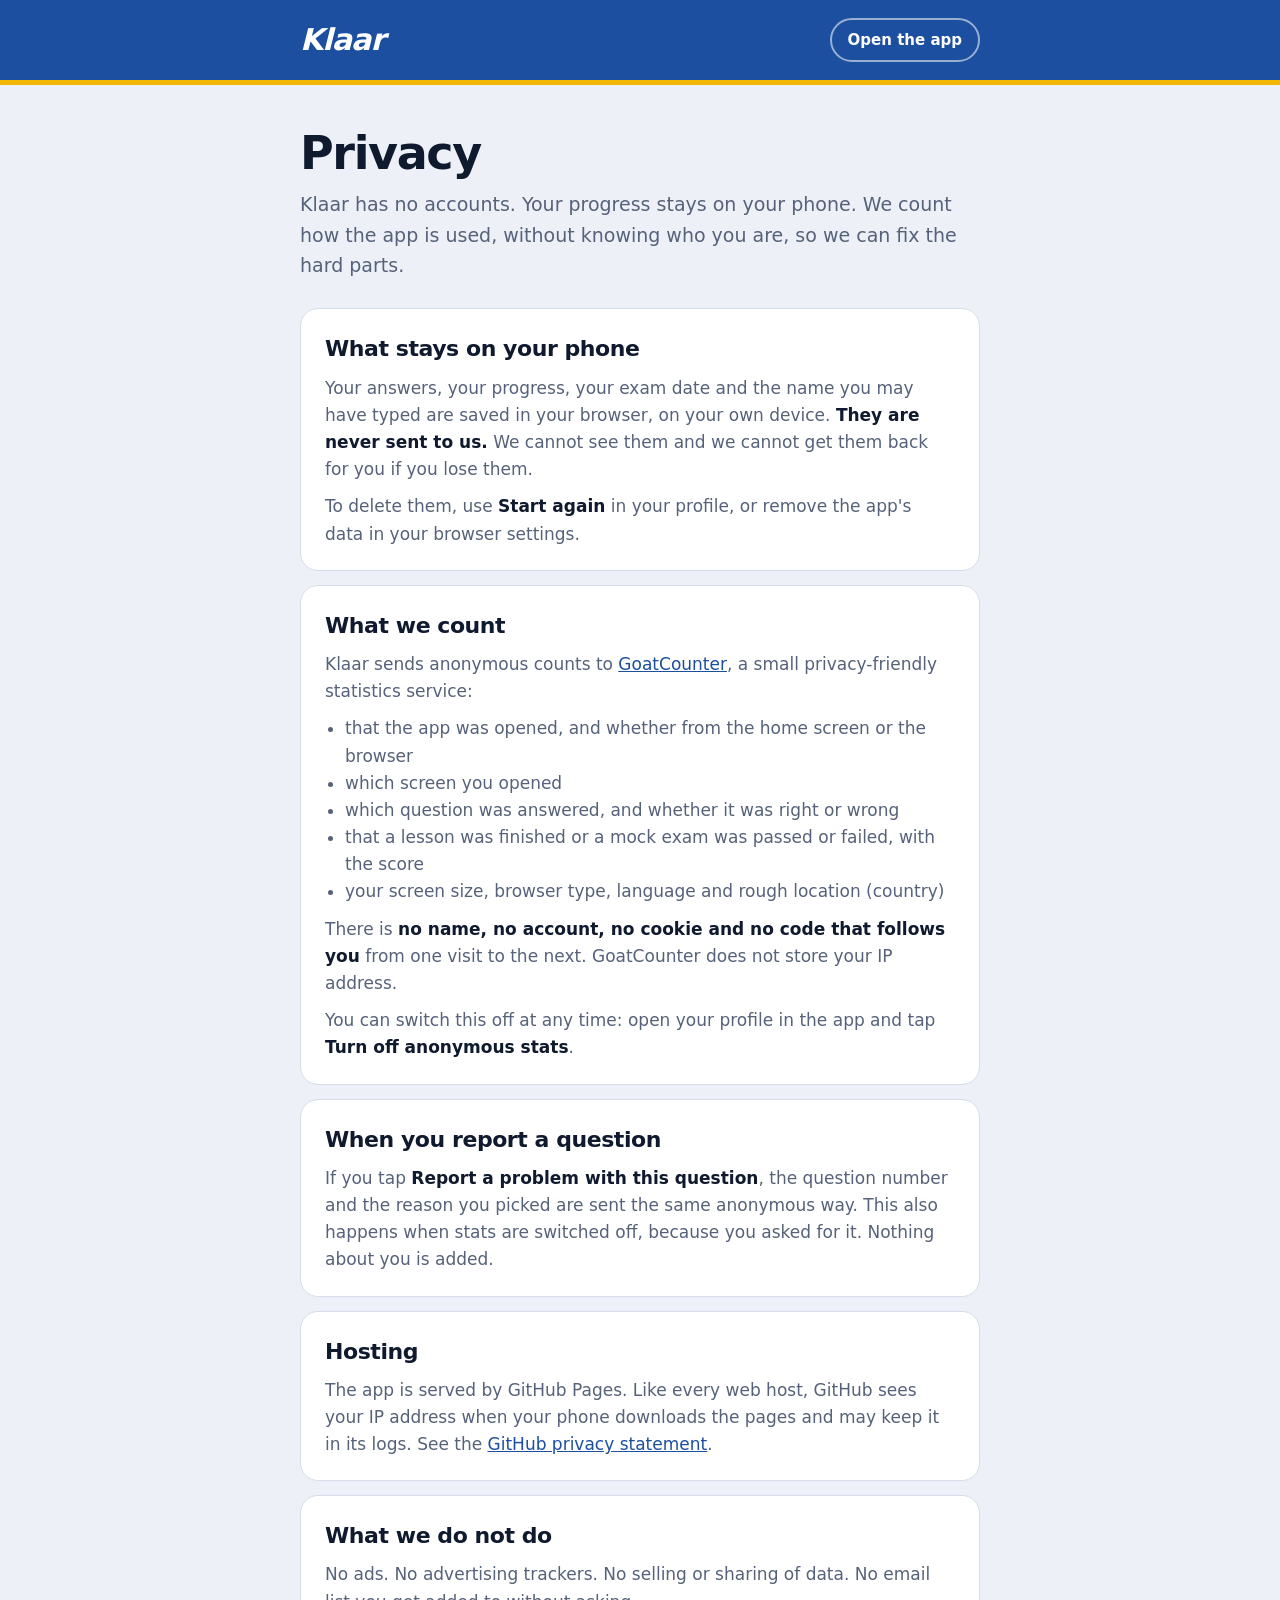
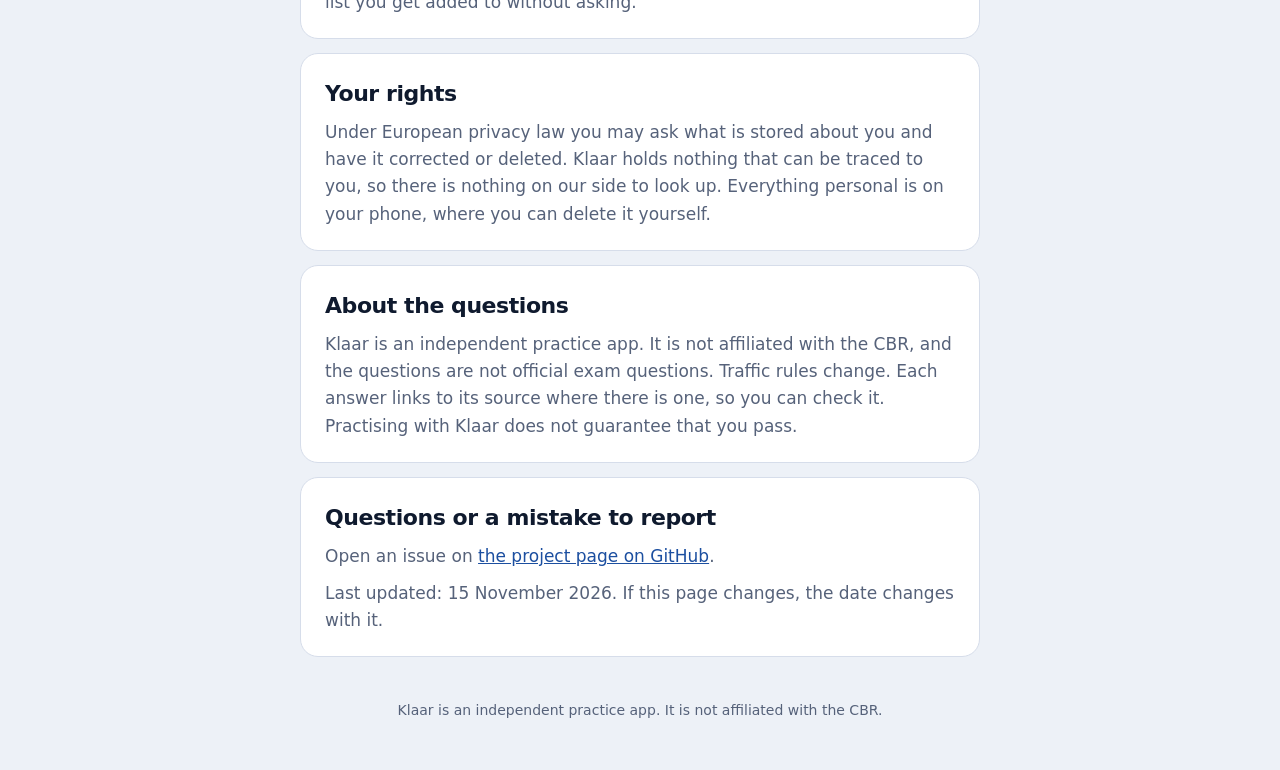
==== privacy/index.html @ e9d306a5 "Privacy page privacy/index.html says what stays on the phone, what is counted anonymously, how to sw" ====
<!doctype html>
<html lang="en">
<head>
<meta charset="utf-8">
<meta name="viewport" content="width=device-width,initial-scale=1">
<title>Privacy: Klaar</title>
<meta name="description" content="What Klaar keeps on your phone, what it counts anonymously, and how to switch that off.">
<meta name="theme-color" content="#1C4FA0">
<link rel="icon" href="../icons/icon-192.png">
<style>
:root{--bg:#EDF1F7;--surface:#fff;--fg:#0F1A2E;--muted:#56627A;--line:#D6DDEA;--accent:#1C4FA0;--pop:#F2B705}
@media (prefers-color-scheme:dark){:root{--bg:#0A101C;--surface:#121B2C;--fg:#E8EEF8;--muted:#93A1BA;--line:#24314A;--accent:#7FA6EC;--pop:#F5C52E}}
*{box-sizing:border-box}
body{margin:0;background:var(--bg);color:var(--fg);font:17px/1.6 system-ui,-apple-system,'Segoe UI',Roboto,sans-serif;-webkit-font-smoothing:antialiased}
a{color:var(--accent)}
header{background:#1C4FA0;color:#fff;border-bottom:5px solid var(--pop)}
.wrap{max-width:720px;margin:0 auto;padding:0 20px}
.bar{display:flex;justify-content:space-between;align-items:center;padding:16px 0}
.wm{font-style:italic;font-weight:900;font-size:30px;letter-spacing:-.03em;text-decoration:none;color:#fff}
.bar a.go{color:#fff;font-weight:700;font-size:15px;text-decoration:none;border:2px solid rgba(255,255,255,.55);padding:8px 16px;border-radius:999px}
h1{font-size:clamp(32px,6vw,46px);line-height:1.05;letter-spacing:-.03em;font-weight:900;margin:44px 0 12px}
h2{font-size:22px;letter-spacing:-.02em;margin:0 0 8px}
.lead{font-size:19px;color:var(--muted);margin:0 0 28px}
.card{background:var(--surface);border:1px solid var(--line);border-radius:18px;padding:22px 24px;margin:0 0 14px}
.card p,.card ul{margin:0 0 10px;color:var(--muted)}.card p:last-child,.card ul:last-child{margin-bottom:0}
.card ul{padding-left:20px}
.card b{color:var(--fg)}
footer{color:var(--muted);font-size:14px;padding:28px 20px 48px;text-align:center}
</style>
</head>
<body>
<header><div class="wrap"><div class="bar"><a class="wm" href="../welcome/">Klaar</a><a class="go" href="../">Open the app</a></div></div></header>
<main class="wrap">
  <h1>Privacy</h1>
  <p class="lead">Klaar has no accounts. Your progress stays on your phone. We count how the app is used, without knowing who you are, so we can fix the hard parts.</p>

  <div class="card">
    <h2>What stays on your phone</h2>
    <p>Your answers, your progress, your exam date and the name you may have typed are saved in your browser, on your own device. <b>They are never sent to us.</b> We cannot see them and we cannot get them back for you if you lose them.</p>
    <p>To delete them, use <b>Start again</b> in your profile, or remove the app's data in your browser settings.</p>
  </div>

  <div class="card">
    <h2>What we count</h2>
    <p>Klaar sends anonymous counts to <a href="https://www.goatcounter.com/help/privacy" target="_blank" rel="noopener">GoatCounter</a>, a small privacy-friendly statistics service:</p>
    <ul>
      <li>that the app was opened, and whether from the home screen or the browser</li>
      <li>which screen you opened</li>
      <li>which question was answered, and whether it was right or wrong</li>
      <li>that a lesson was finished or a mock exam was passed or failed, with the score</li>
      <li>your screen size, browser type, language and rough location (country)</li>
    </ul>
    <p>There is <b>no name, no account, no cookie and no code that follows you</b> from one visit to the next. GoatCounter does not store your IP address.</p>
    <p>You can switch this off at any time: open your profile in the app and tap <b>Turn off anonymous stats</b>.</p>
  </div>

  <div class="card">
    <h2>When you report a question</h2>
    <p>If you tap <b>Report a problem with this question</b>, the question number and the reason you picked are sent the same anonymous way. This also happens when stats are switched off, because you asked for it. Nothing about you is added.</p>
  </div>

  <div class="card">
    <h2>Hosting</h2>
    <p>The app is served by GitHub Pages. Like every web host, GitHub sees your IP address when your phone downloads the pages and may keep it in its logs. See the <a href="https://docs.github.com/en/site-policy/privacy-policies/github-general-privacy-statement" target="_blank" rel="noopener">GitHub privacy statement</a>.</p>
  </div>

  <div class="card">
    <h2>What we do not do</h2>
    <p>No ads. No advertising trackers. No selling or sharing of data. No email list you get added to without asking.</p>
  </div>

  <div class="card">
    <h2>Your rights</h2>
    <p>Under European privacy law you may ask what is stored about you and have it corrected or deleted. Klaar holds nothing that can be traced to you, so there is nothing on our side to look up. Everything personal is on your phone, where you can delete it yourself.</p>
  </div>

  <div class="card">
    <h2>About the questions</h2>
    <p>Klaar is an independent practice app. It is not affiliated with the CBR, and the questions are not official exam questions. Traffic rules change. Each answer links to its source where there is one, so you can check it. Practising with Klaar does not guarantee that you pass.</p>
  </div>

  <div class="card">
    <h2>Questions or a mistake to report</h2>
    <p>Open an issue on <a href="https://github.com/Yazan-hammad0/klaar/issues" target="_blank" rel="noopener">the project page on GitHub</a>.</p>
    <p>Last updated: 15 November 2026. If this page changes, the date changes with it.</p>
  </div>
</main>
<footer>Klaar is an independent practice app. It is not affiliated with the CBR.</footer>
</body>
</html>
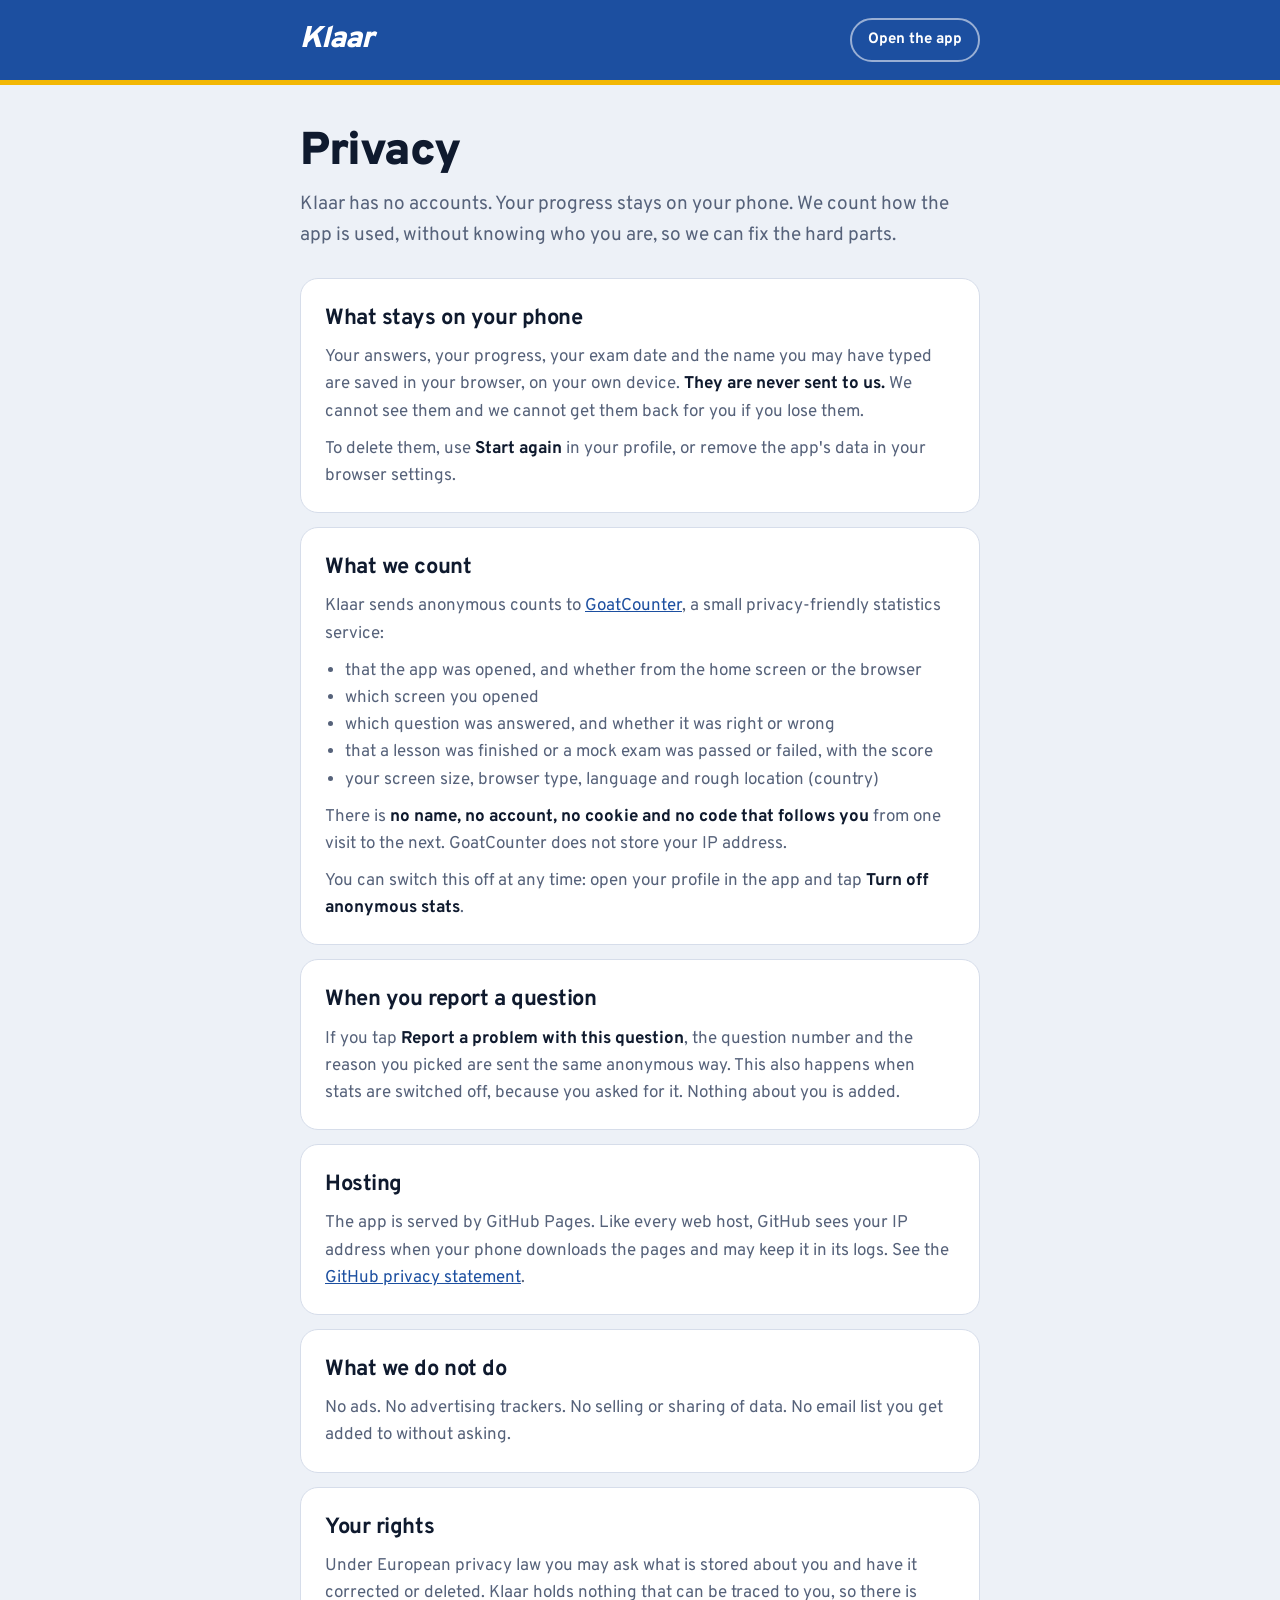
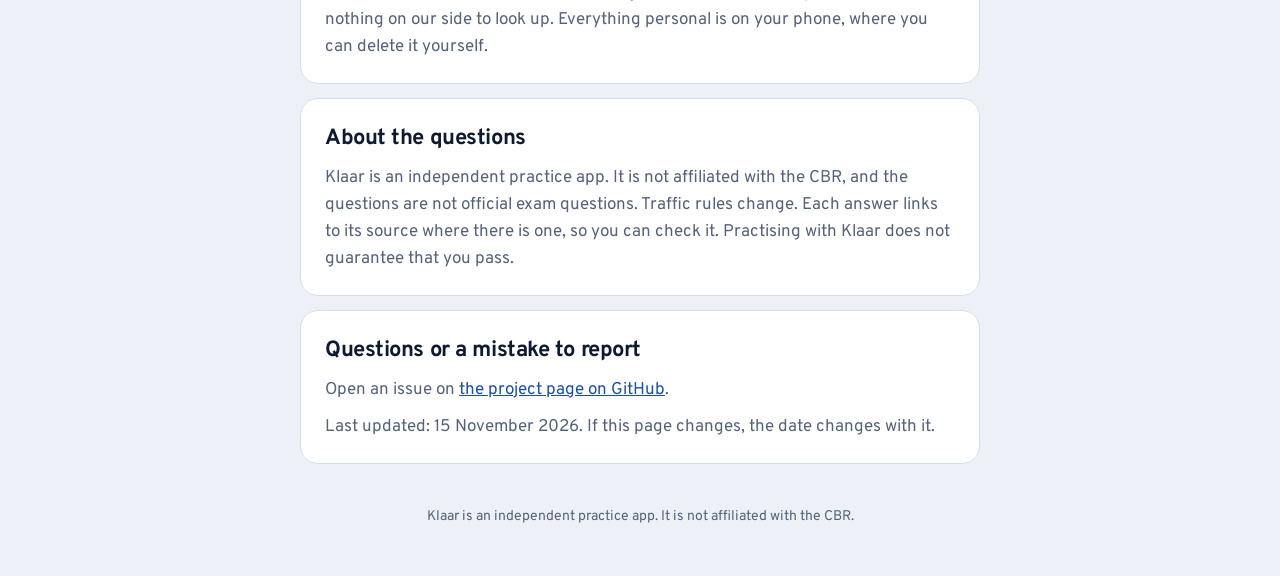
==== commit 94d712b2: "A new look taken from Dutch road signs The app named Overpass as its font but never loaded it, so ph" ====
--- a/privacy/index.html
+++ b/privacy/index.html
@@ -8,10 +8,11 @@
 <meta name="theme-color" content="#1C4FA0">
 <link rel="icon" href="../icons/icon-192.png">
 <style>
+@font-face{font-family:'Overpass';src:url(../fonts/overpass-latin.woff2) format('woff2');font-weight:100 900;font-style:normal;font-display:swap}
 :root{--bg:#EDF1F7;--surface:#fff;--fg:#0F1A2E;--muted:#56627A;--line:#D6DDEA;--accent:#1C4FA0;--pop:#F2B705}
 @media (prefers-color-scheme:dark){:root{--bg:#0A101C;--surface:#121B2C;--fg:#E8EEF8;--muted:#93A1BA;--line:#24314A;--accent:#7FA6EC;--pop:#F5C52E}}
 *{box-sizing:border-box}
-body{margin:0;background:var(--bg);color:var(--fg);font:17px/1.6 system-ui,-apple-system,'Segoe UI',Roboto,sans-serif;-webkit-font-smoothing:antialiased}
+body{margin:0;background:var(--bg);color:var(--fg);font:17px/1.6 'Overpass',system-ui,-apple-system,'Segoe UI',Roboto,sans-serif;-webkit-font-smoothing:antialiased}
 a{color:var(--accent)}
 header{background:#1C4FA0;color:#fff;border-bottom:5px solid var(--pop)}
 .wrap{max-width:720px;margin:0 auto;padding:0 20px}
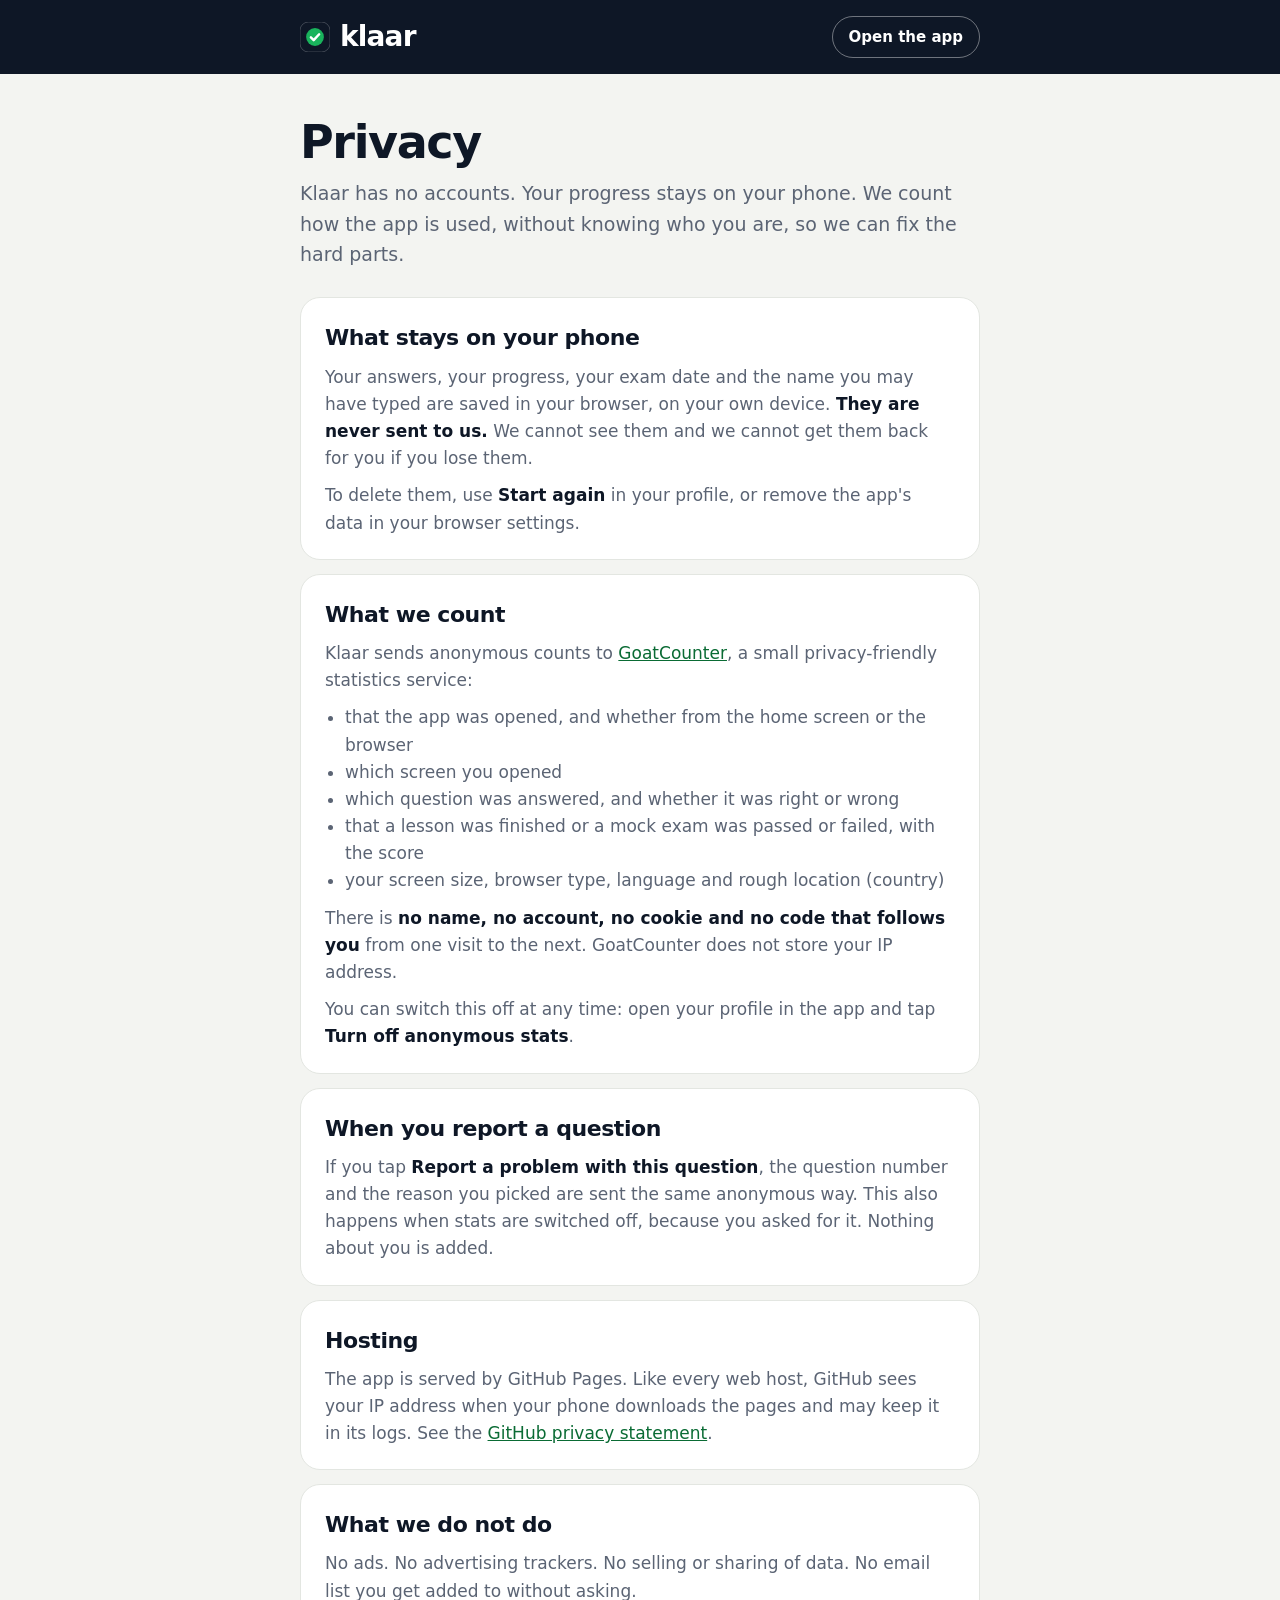
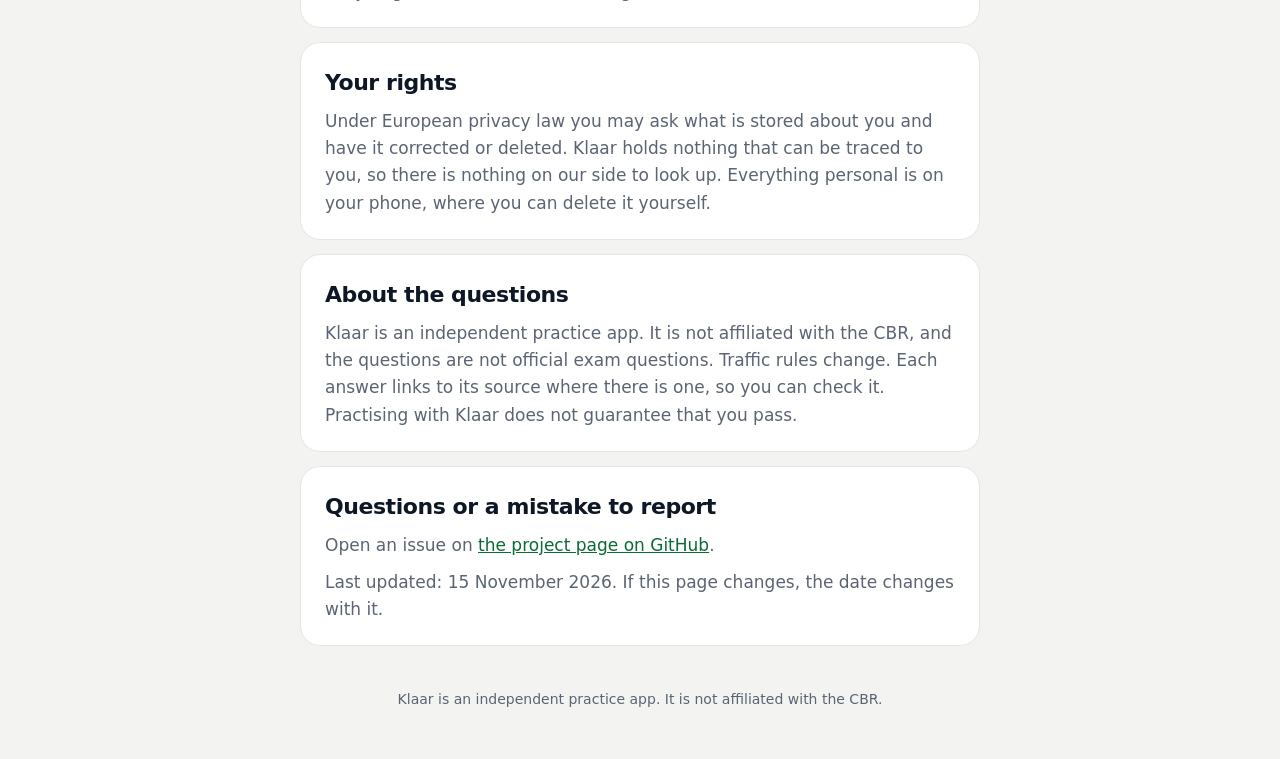
==== commit 9942f211: "Green light look for the landing page, privacy page and marketing kit - welcome/: ink header, lowerc" ====
--- a/privacy/index.html
+++ b/privacy/index.html
@@ -5,24 +5,28 @@
 <meta name="viewport" content="width=device-width,initial-scale=1">
 <title>Privacy: Klaar</title>
 <meta name="description" content="What Klaar keeps on your phone, what it counts anonymously, and how to switch that off.">
-<meta name="theme-color" content="#1C4FA0">
-<link rel="icon" href="../icons/icon-192.png">
+<meta name="theme-color" content="#0E1726">
+<link rel="icon" type="image/svg+xml" href="data:image/svg+xml,%3Csvg xmlns='http://www.w3.org/2000/svg' viewBox='0 0 32 32'%3E%3Crect width='32' height='32' rx='9' fill='%230E1726'/%3E%3Ccircle cx='16' cy='16' r='9.5' fill='%2319B35C'/%3E%3Cpath d='M11.6 16.3l3 3 5.8-6.2' fill='none' stroke='%23fff' stroke-width='2.6' stroke-linecap='round' stroke-linejoin='round'/%3E%3C/svg%3E">
 <style>
-@font-face{font-family:'Overpass';src:url(../fonts/overpass-latin.woff2) format('woff2');font-weight:100 900;font-style:normal;font-display:swap}
-:root{--bg:#EDF1F7;--surface:#fff;--fg:#0F1A2E;--muted:#56627A;--line:#D6DDEA;--accent:#1C4FA0;--pop:#F2B705}
-@media (prefers-color-scheme:dark){:root{--bg:#0A101C;--surface:#121B2C;--fg:#E8EEF8;--muted:#93A1BA;--line:#24314A;--accent:#7FA6EC;--pop:#F5C52E}}
+@font-face{font-family:'Bricolage Grotesque';src:url(../fonts/bricolage-grotesque-latin.woff2) format('woff2');font-weight:200 800;font-style:normal;font-display:swap}
+@font-face{font-family:'Inter';src:url(../fonts/inter-latin.woff2) format('woff2');font-weight:100 900;font-style:normal;font-display:swap}
+:root{--bg:#F3F4F1;--surface:#fff;--fg:#0E1726;--muted:#5B6474;--line:#E3E6E1;--accent:#0A6B34}
+@media (prefers-color-scheme:dark){:root{--bg:#0B111B;--surface:#141C29;--fg:#EEF2F7;--muted:#9AA5B5;--line:#263142;--accent:#84D9A4}}
 *{box-sizing:border-box}
-body{margin:0;background:var(--bg);color:var(--fg);font:17px/1.6 'Overpass',system-ui,-apple-system,'Segoe UI',Roboto,sans-serif;-webkit-font-smoothing:antialiased}
+body{margin:0;background:var(--bg);color:var(--fg);font:17px/1.6 'Inter',system-ui,-apple-system,'Segoe UI',Roboto,sans-serif;-webkit-font-smoothing:antialiased}
 a{color:var(--accent)}
-header{background:#1C4FA0;color:#fff;border-bottom:5px solid var(--pop)}
+h1,h2,.wm{font-family:'Bricolage Grotesque','Inter',system-ui,sans-serif}
+header{background:#0E1726;color:#fff}
 .wrap{max-width:720px;margin:0 auto;padding:0 20px}
-.bar{display:flex;justify-content:space-between;align-items:center;padding:16px 0}
-.wm{font-style:italic;font-weight:900;font-size:30px;letter-spacing:-.03em;text-decoration:none;color:#fff}
-.bar a.go{color:#fff;font-weight:700;font-size:15px;text-decoration:none;border:2px solid rgba(255,255,255,.55);padding:8px 16px;border-radius:999px}
-h1{font-size:clamp(32px,6vw,46px);line-height:1.05;letter-spacing:-.03em;font-weight:900;margin:44px 0 12px}
-h2{font-size:22px;letter-spacing:-.02em;margin:0 0 8px}
+.bar{display:flex;justify-content:space-between;align-items:center;padding:16px 0;gap:12px}
+.brand{display:flex;align-items:center;gap:10px;text-decoration:none;color:#fff}
+.brand svg{flex:none}
+.wm{font-weight:800;font-size:28px;letter-spacing:-.03em;line-height:1}
+.bar a.go{color:#fff;font-weight:700;font-size:15px;text-decoration:none;border:1.5px solid rgba(255,255,255,.4);padding:8px 16px;border-radius:999px;white-space:nowrap}
+h1{font-size:clamp(32px,6vw,46px);line-height:1.05;letter-spacing:-.03em;font-weight:800;margin:44px 0 12px}
+h2{font-size:22px;letter-spacing:-.02em;font-weight:800;margin:0 0 8px}
 .lead{font-size:19px;color:var(--muted);margin:0 0 28px}
-.card{background:var(--surface);border:1px solid var(--line);border-radius:18px;padding:22px 24px;margin:0 0 14px}
+.card{background:var(--surface);border:1px solid var(--line);border-radius:20px;padding:22px 24px;margin:0 0 14px}
 .card p,.card ul{margin:0 0 10px;color:var(--muted)}.card p:last-child,.card ul:last-child{margin-bottom:0}
 .card ul{padding-left:20px}
 .card b{color:var(--fg)}
@@ -30,7 +34,7 @@
 </style>
 </head>
 <body>
-<header><div class="wrap"><div class="bar"><a class="wm" href="../welcome/">Klaar</a><a class="go" href="../">Open the app</a></div></div></header>
+<header><div class="wrap"><div class="bar"><a class="brand" href="../welcome/" aria-label="Klaar"><svg width="30" height="30" viewBox="0 0 32 32" aria-hidden="true"><rect width="32" height="32" rx="9" fill="#0E1726" stroke="rgba(255,255,255,.22)"/><circle cx="16" cy="16" r="9.5" fill="#19B35C"/><path d="M11.6 16.3l3 3 5.8-6.2" fill="none" stroke="#fff" stroke-width="2.6" stroke-linecap="round" stroke-linejoin="round"/></svg><span class="wm">klaar</span></a><a class="go" href="../">Open the app</a></div></div></header>
 <main class="wrap">
   <h1>Privacy</h1>
   <p class="lead">Klaar has no accounts. Your progress stays on your phone. We count how the app is used, without knowing who you are, so we can fix the hard parts.</p>
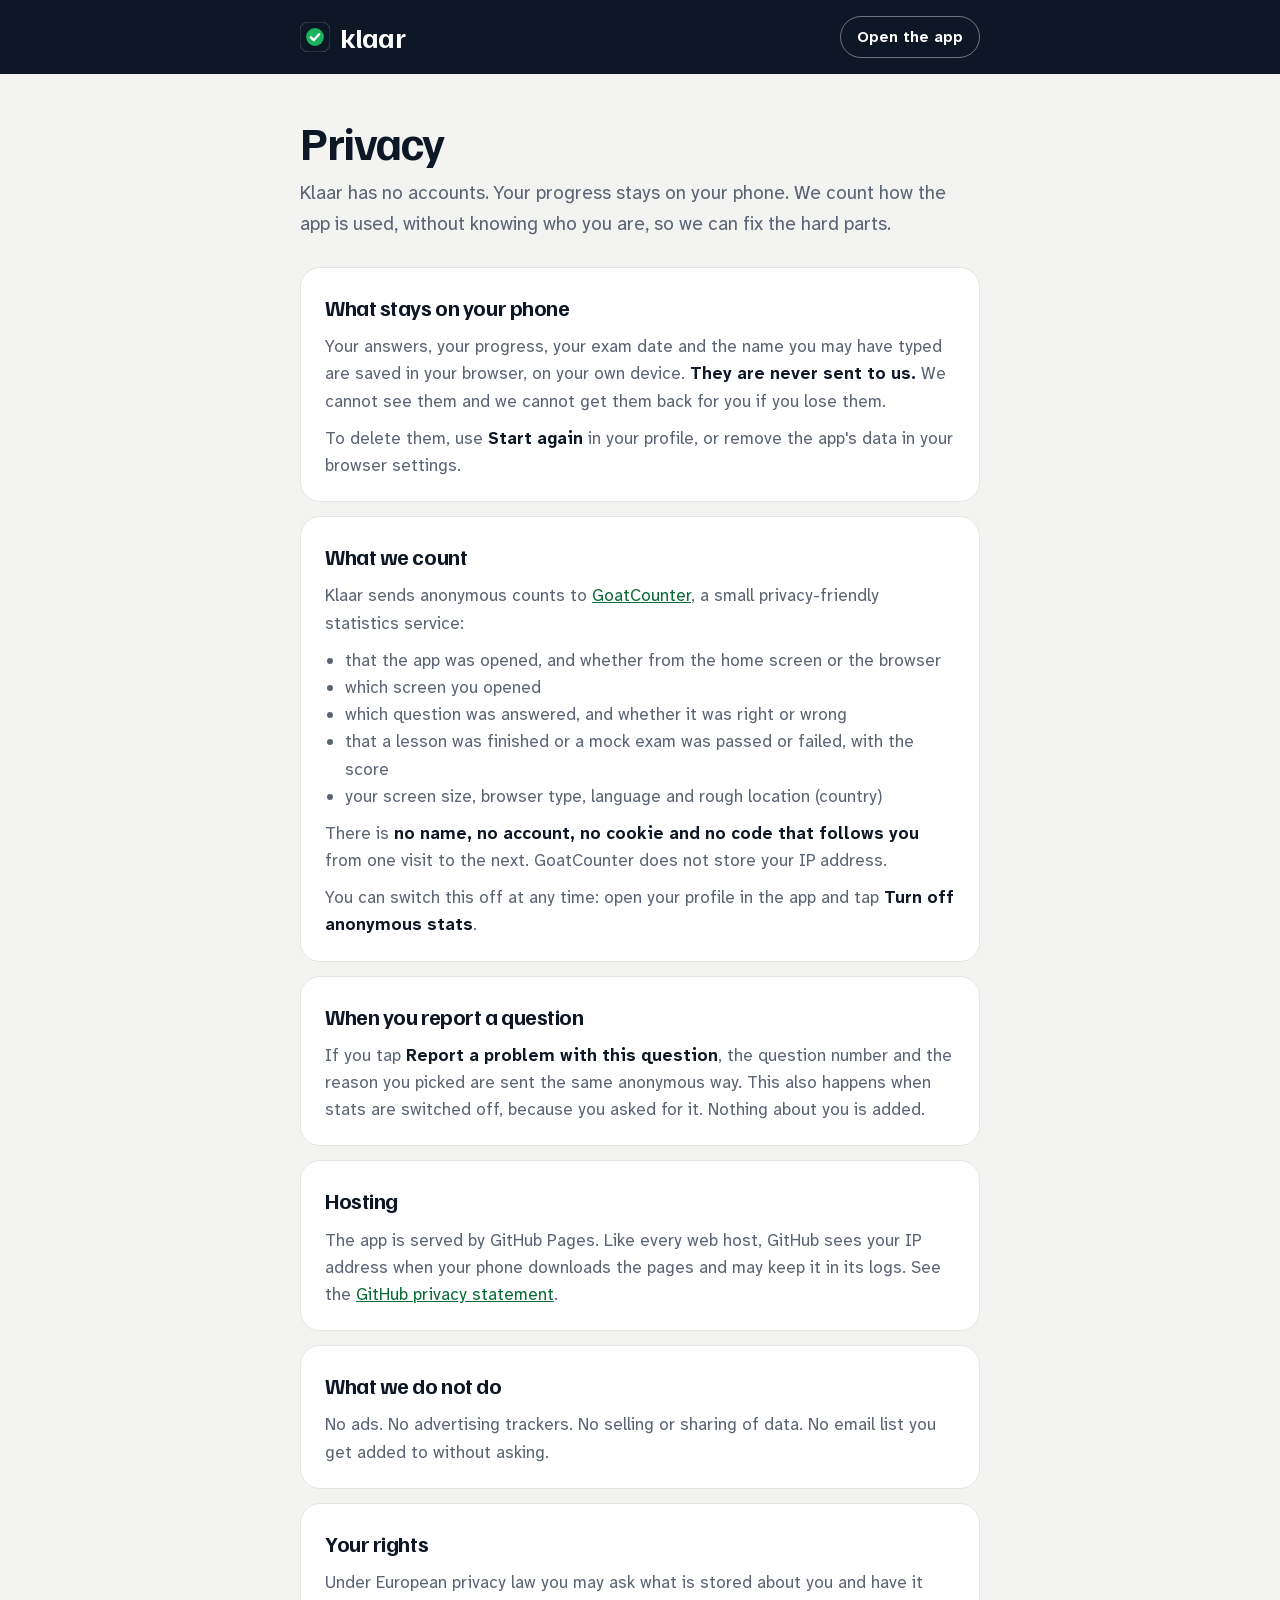
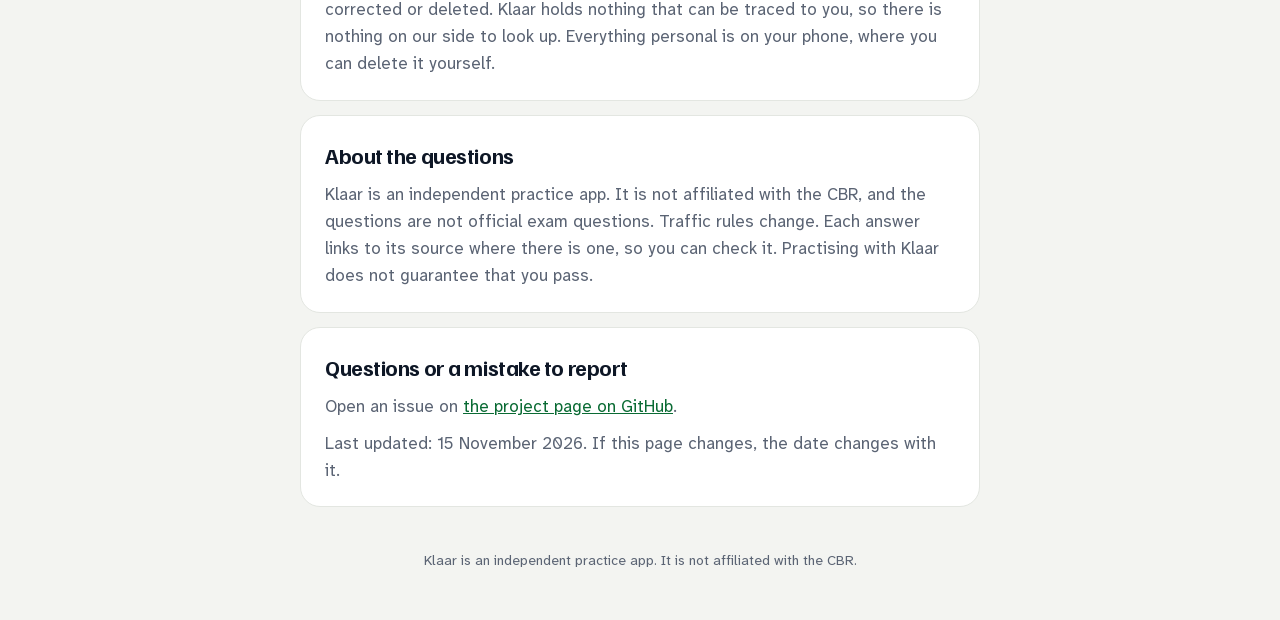
==== commit 38d94624: "New fonts (Familjen Grotesk, Atkinson Hyperlegible Next); website shows inburgering, a live question" ====
--- a/privacy/index.html
+++ b/privacy/index.html
@@ -8,14 +8,14 @@
 <meta name="theme-color" content="#0E1726">
 <link rel="icon" type="image/svg+xml" href="data:image/svg+xml,%3Csvg xmlns='http://www.w3.org/2000/svg' viewBox='0 0 32 32'%3E%3Crect width='32' height='32' rx='9' fill='%230E1726'/%3E%3Ccircle cx='16' cy='16' r='9.5' fill='%2319B35C'/%3E%3Cpath d='M11.6 16.3l3 3 5.8-6.2' fill='none' stroke='%23fff' stroke-width='2.6' stroke-linecap='round' stroke-linejoin='round'/%3E%3C/svg%3E">
 <style>
-@font-face{font-family:'Bricolage Grotesque';src:url(../fonts/bricolage-grotesque-latin.woff2) format('woff2');font-weight:200 800;font-style:normal;font-display:swap}
-@font-face{font-family:'Inter';src:url(../fonts/inter-latin.woff2) format('woff2');font-weight:100 900;font-style:normal;font-display:swap}
+@font-face{font-family:'Familjen Grotesk';src:url(../fonts/familjen-grotesk-latin.woff2) format('woff2');font-weight:400 700;font-style:normal;font-display:swap}
+@font-face{font-family:'Atkinson Hyperlegible Next';src:url(../fonts/atkinson-next-latin.woff2) format('woff2');font-weight:200 800;font-style:normal;font-display:swap}
 :root{--bg:#F3F4F1;--surface:#fff;--fg:#0E1726;--muted:#5B6474;--line:#E3E6E1;--accent:#0A6B34}
 @media (prefers-color-scheme:dark){:root{--bg:#0B111B;--surface:#141C29;--fg:#EEF2F7;--muted:#9AA5B5;--line:#263142;--accent:#84D9A4}}
 *{box-sizing:border-box}
-body{margin:0;background:var(--bg);color:var(--fg);font:17px/1.6 'Inter',system-ui,-apple-system,'Segoe UI',Roboto,sans-serif;-webkit-font-smoothing:antialiased}
+body{margin:0;background:var(--bg);color:var(--fg);font:17px/1.6 'Atkinson Hyperlegible Next',system-ui,-apple-system,'Segoe UI',Roboto,sans-serif;-webkit-font-smoothing:antialiased}
 a{color:var(--accent)}
-h1,h2,.wm{font-family:'Bricolage Grotesque','Inter',system-ui,sans-serif}
+h1,h2,.wm{font-family:'Familjen Grotesk','Atkinson Hyperlegible Next',system-ui,sans-serif}
 header{background:#0E1726;color:#fff}
 .wrap{max-width:720px;margin:0 auto;padding:0 20px}
 .bar{display:flex;justify-content:space-between;align-items:center;padding:16px 0;gap:12px}
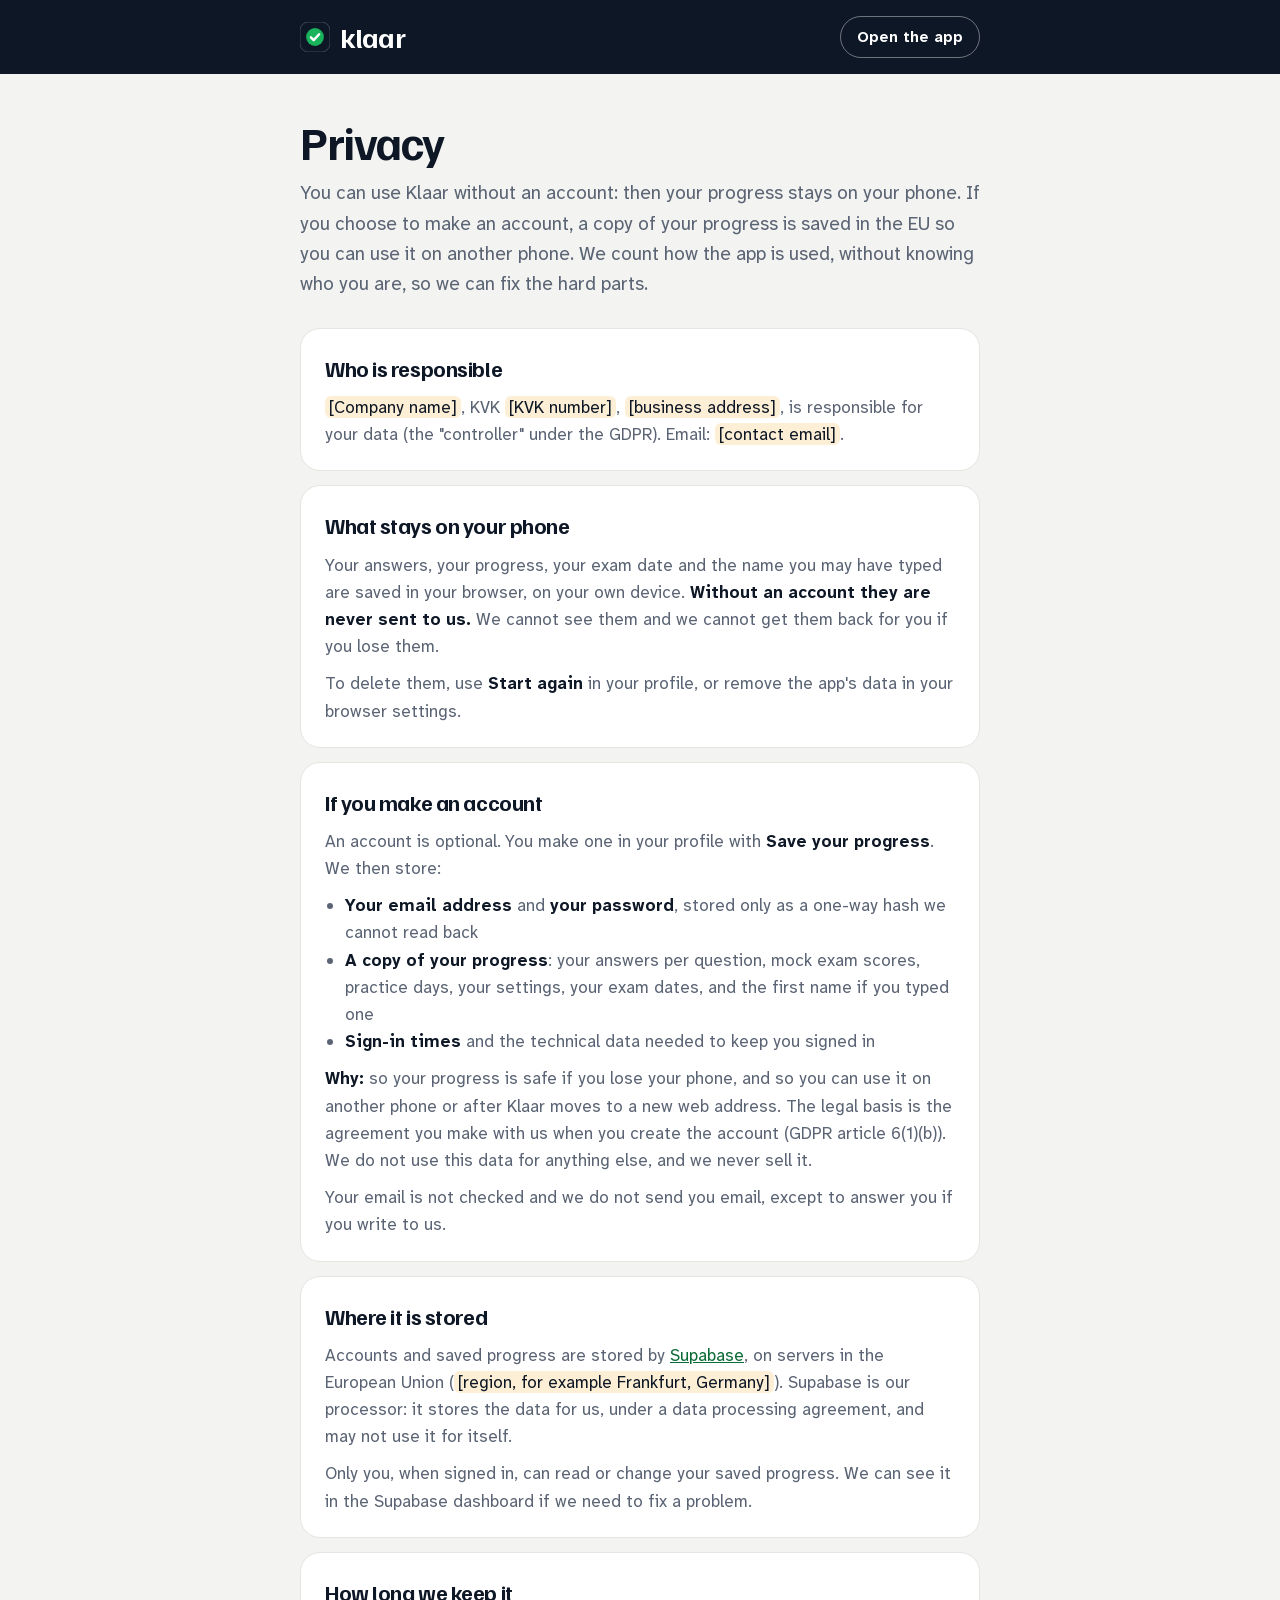
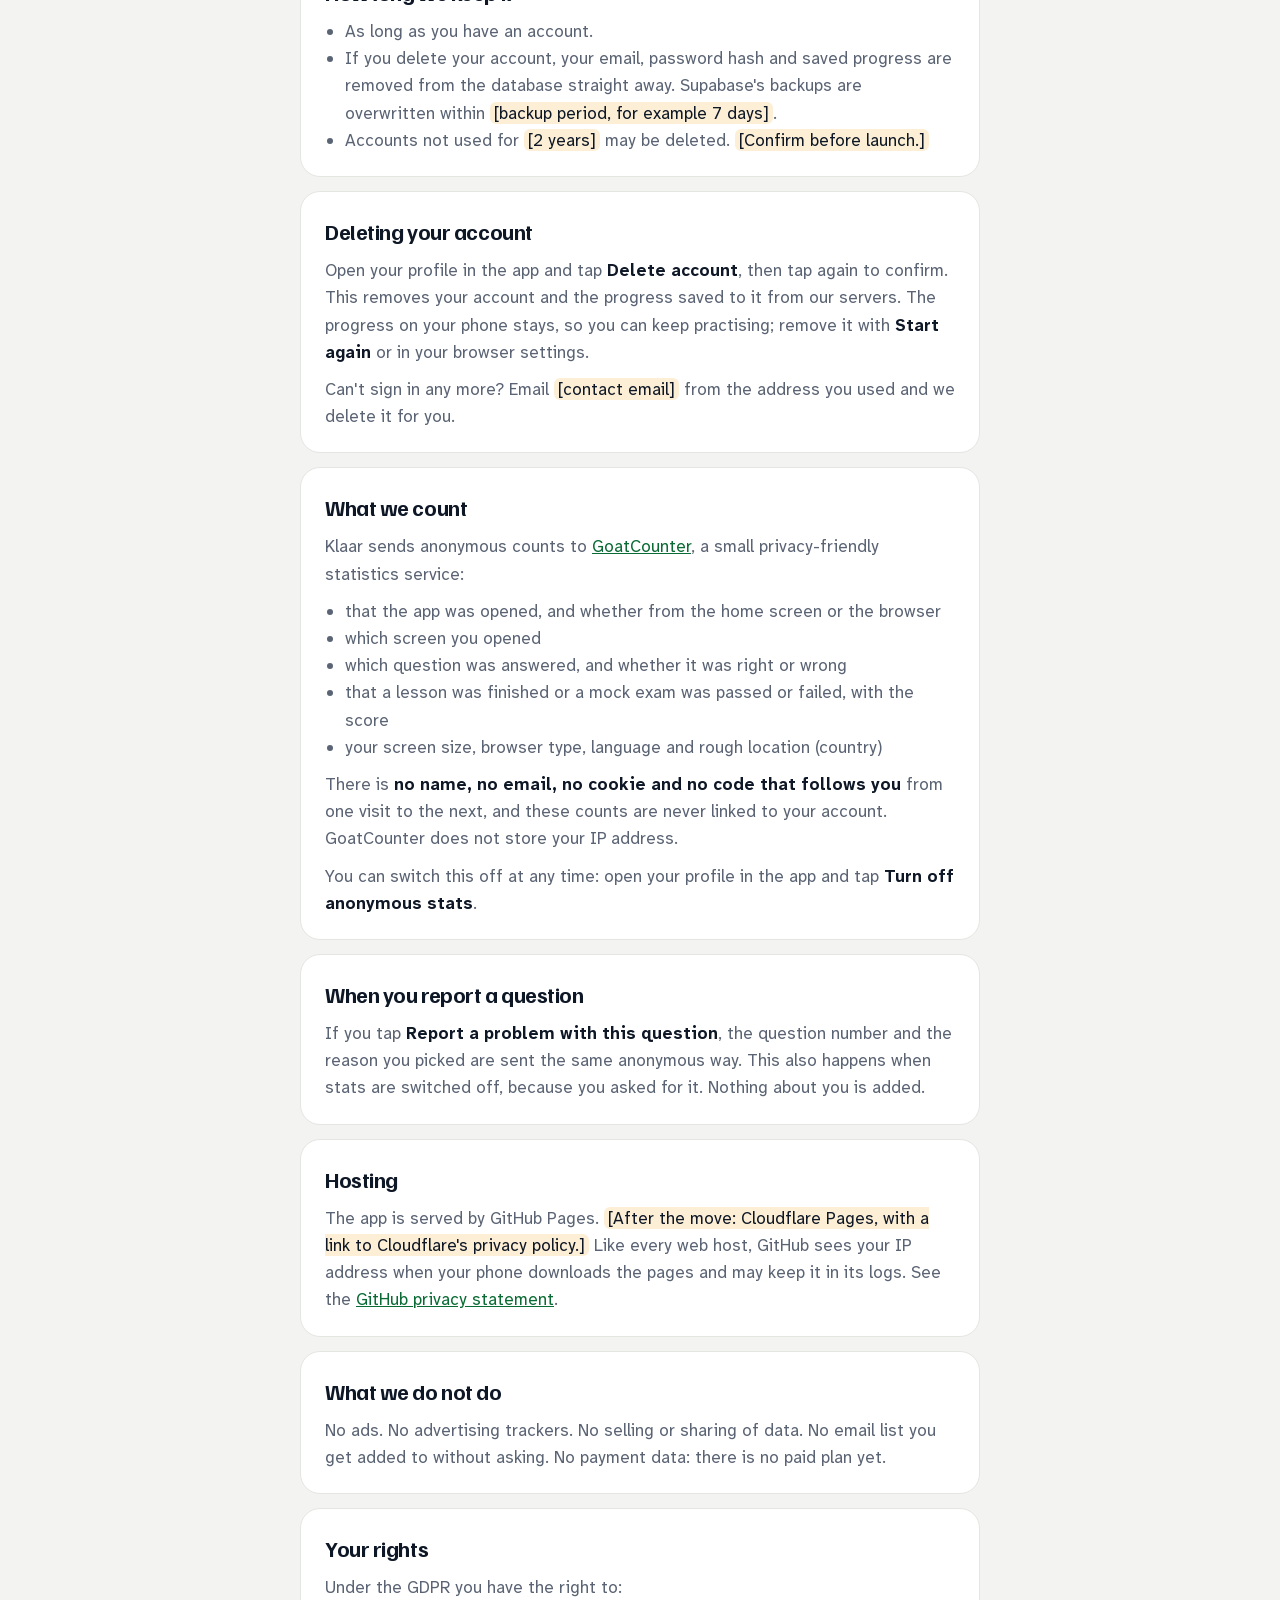
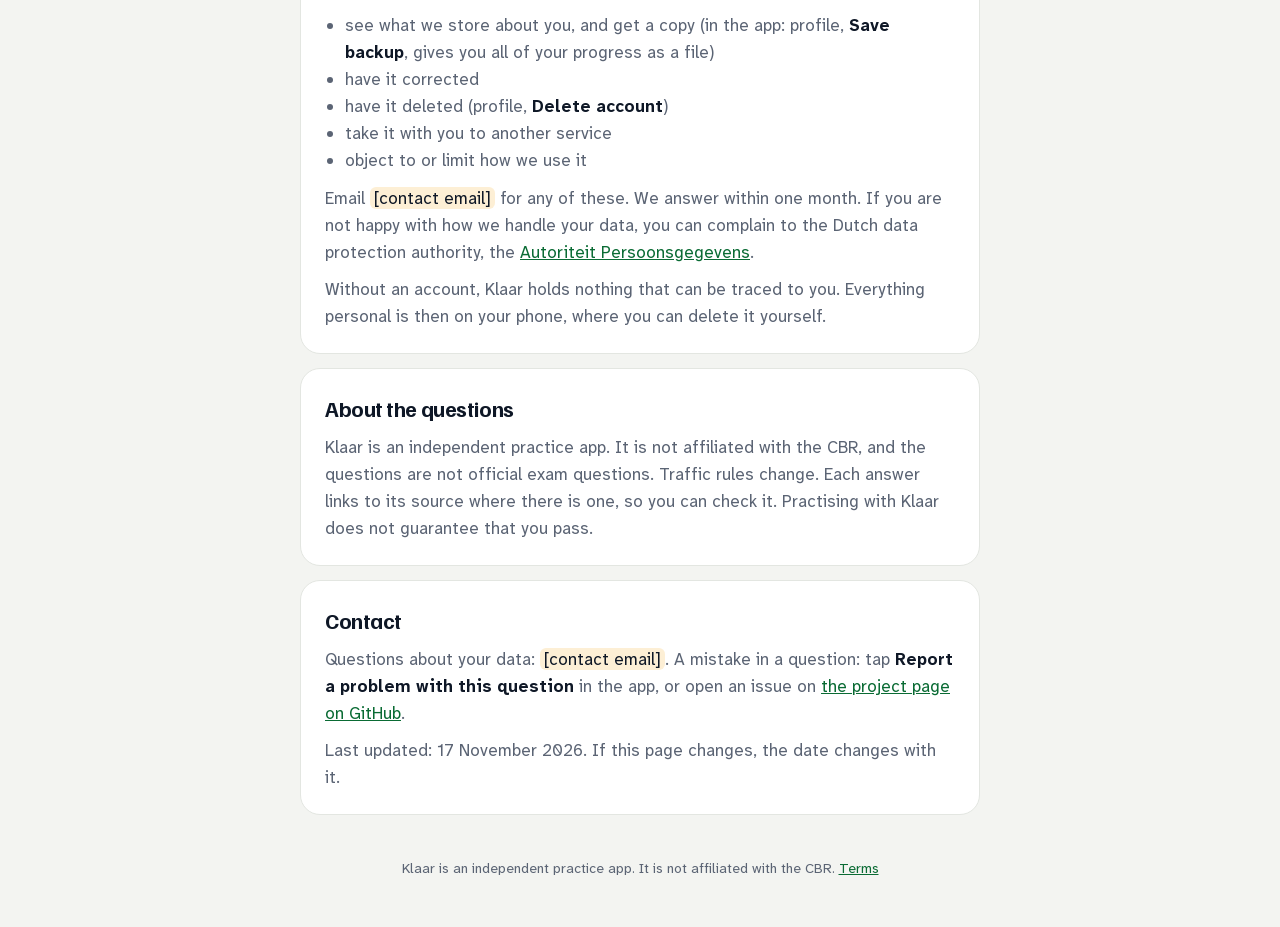
==== commit f416d182: "Terms page; privacy page covers optional accounts; links from profile and landing footer Co-Authored" ====
--- a/privacy/index.html
+++ b/privacy/index.html
@@ -4,7 +4,7 @@
 <meta charset="utf-8">
 <meta name="viewport" content="width=device-width,initial-scale=1">
 <title>Privacy: Klaar</title>
-<meta name="description" content="What Klaar keeps on your phone, what it counts anonymously, and how to switch that off.">
+<meta name="description" content="What Klaar keeps on your phone, what an optional account stores, what it counts anonymously, and your rights.">
 <meta name="theme-color" content="#0E1726">
 <link rel="icon" type="image/svg+xml" href="data:image/svg+xml,%3Csvg xmlns='http://www.w3.org/2000/svg' viewBox='0 0 32 32'%3E%3Crect width='32' height='32' rx='9' fill='%230E1726'/%3E%3Ccircle cx='16' cy='16' r='9.5' fill='%2319B35C'/%3E%3Cpath d='M11.6 16.3l3 3 5.8-6.2' fill='none' stroke='%23fff' stroke-width='2.6' stroke-linecap='round' stroke-linejoin='round'/%3E%3C/svg%3E">
 <style>
@@ -31,18 +31,57 @@
 .card ul{padding-left:20px}
 .card b{color:var(--fg)}
 footer{color:var(--muted);font-size:14px;padding:28px 20px 48px;text-align:center}
+.ph{background:rgba(242,165,26,.18);border-radius:6px;padding:0 4px;color:var(--fg)}
 </style>
 </head>
 <body>
 <header><div class="wrap"><div class="bar"><a class="brand" href="../welcome/" aria-label="Klaar"><svg width="30" height="30" viewBox="0 0 32 32" aria-hidden="true"><rect width="32" height="32" rx="9" fill="#0E1726" stroke="rgba(255,255,255,.22)"/><circle cx="16" cy="16" r="9.5" fill="#19B35C"/><path d="M11.6 16.3l3 3 5.8-6.2" fill="none" stroke="#fff" stroke-width="2.6" stroke-linecap="round" stroke-linejoin="round"/></svg><span class="wm">klaar</span></a><a class="go" href="../">Open the app</a></div></div></header>
 <main class="wrap">
   <h1>Privacy</h1>
-  <p class="lead">Klaar has no accounts. Your progress stays on your phone. We count how the app is used, without knowing who you are, so we can fix the hard parts.</p>
+  <p class="lead">You can use Klaar without an account: then your progress stays on your phone. If you choose to make an account, a copy of your progress is saved in the EU so you can use it on another phone. We count how the app is used, without knowing who you are, so we can fix the hard parts.</p>
+
+  <div class="card">
+    <h2>Who is responsible</h2>
+    <p><span class="ph">[Company name]</span>, KVK <span class="ph">[KVK number]</span>, <span class="ph">[business address]</span>, is responsible for your data (the "controller" under the GDPR). Email: <span class="ph">[contact email]</span>.</p>
+  </div>
 
   <div class="card">
     <h2>What stays on your phone</h2>
-    <p>Your answers, your progress, your exam date and the name you may have typed are saved in your browser, on your own device. <b>They are never sent to us.</b> We cannot see them and we cannot get them back for you if you lose them.</p>
+    <p>Your answers, your progress, your exam date and the name you may have typed are saved in your browser, on your own device. <b>Without an account they are never sent to us.</b> We cannot see them and we cannot get them back for you if you lose them.</p>
     <p>To delete them, use <b>Start again</b> in your profile, or remove the app's data in your browser settings.</p>
+  </div>
+
+  <div class="card">
+    <h2>If you make an account</h2>
+    <p>An account is optional. You make one in your profile with <b>Save your progress</b>. We then store:</p>
+    <ul>
+      <li><b>Your email address</b> and <b>your password</b>, stored only as a one-way hash we cannot read back</li>
+      <li><b>A copy of your progress</b>: your answers per question, mock exam scores, practice days, your settings, your exam dates, and the first name if you typed one</li>
+      <li><b>Sign-in times</b> and the technical data needed to keep you signed in</li>
+    </ul>
+    <p><b>Why:</b> so your progress is safe if you lose your phone, and so you can use it on another phone or after Klaar moves to a new web address. The legal basis is the agreement you make with us when you create the account (GDPR article 6(1)(b)). We do not use this data for anything else, and we never sell it.</p>
+    <p>Your email is not checked and we do not send you email, except to answer you if you write to us.</p>
+  </div>
+
+  <div class="card">
+    <h2>Where it is stored</h2>
+    <p>Accounts and saved progress are stored by <a href="https://supabase.com/privacy" target="_blank" rel="noopener">Supabase</a>, on servers in the European Union (<span class="ph">[region, for example Frankfurt, Germany]</span>). Supabase is our processor: it stores the data for us, under a data processing agreement, and may not use it for itself.</p>
+    <p>Only you, when signed in, can read or change your saved progress. We can see it in the Supabase dashboard if we need to fix a problem.</p>
+  </div>
+
+  <div class="card">
+    <h2>How long we keep it</h2>
+    <ul>
+      <li>As long as you have an account.</li>
+      <li>If you delete your account, your email, password hash and saved progress are removed from the database straight away. Supabase's backups are overwritten within <span class="ph">[backup period, for example 7 days]</span>.</li>
+      <li>Accounts not used for <span class="ph">[2 years]</span> may be deleted. <span class="ph">[Confirm before launch.]</span></li>
+    </ul>
+  </div>
+
+  <div class="card">
+    <h2>Deleting your account</h2>
+    <p>Open your profile in the app and tap <b>Delete account</b>, then tap again to confirm. This removes your account and the progress saved to it from our servers. The progress on your phone stays, so you can keep practising; remove it with <b>Start again</b> or in your browser settings.</p>
+    <p>Can't sign in any more? Email <span class="ph">[contact email]</span> from the address you used and we delete it for you.</p>
   </div>
 
   <div class="card">
@@ -55,7 +94,7 @@
       <li>that a lesson was finished or a mock exam was passed or failed, with the score</li>
       <li>your screen size, browser type, language and rough location (country)</li>
     </ul>
-    <p>There is <b>no name, no account, no cookie and no code that follows you</b> from one visit to the next. GoatCounter does not store your IP address.</p>
+    <p>There is <b>no name, no email, no cookie and no code that follows you</b> from one visit to the next, and these counts are never linked to your account. GoatCounter does not store your IP address.</p>
     <p>You can switch this off at any time: open your profile in the app and tap <b>Turn off anonymous stats</b>.</p>
   </div>
 
@@ -66,17 +105,26 @@
 
   <div class="card">
     <h2>Hosting</h2>
-    <p>The app is served by GitHub Pages. Like every web host, GitHub sees your IP address when your phone downloads the pages and may keep it in its logs. See the <a href="https://docs.github.com/en/site-policy/privacy-policies/github-general-privacy-statement" target="_blank" rel="noopener">GitHub privacy statement</a>.</p>
+    <p>The app is served by GitHub Pages. <span class="ph">[After the move: Cloudflare Pages, with a link to Cloudflare's privacy policy.]</span> Like every web host, GitHub sees your IP address when your phone downloads the pages and may keep it in its logs. See the <a href="https://docs.github.com/en/site-policy/privacy-policies/github-general-privacy-statement" target="_blank" rel="noopener">GitHub privacy statement</a>.</p>
   </div>
 
   <div class="card">
     <h2>What we do not do</h2>
-    <p>No ads. No advertising trackers. No selling or sharing of data. No email list you get added to without asking.</p>
+    <p>No ads. No advertising trackers. No selling or sharing of data. No email list you get added to without asking. No payment data: there is no paid plan yet.</p>
   </div>
 
   <div class="card">
     <h2>Your rights</h2>
-    <p>Under European privacy law you may ask what is stored about you and have it corrected or deleted. Klaar holds nothing that can be traced to you, so there is nothing on our side to look up. Everything personal is on your phone, where you can delete it yourself.</p>
+    <p>Under the GDPR you have the right to:</p>
+    <ul>
+      <li>see what we store about you, and get a copy (in the app: profile, <b>Save backup</b>, gives you all of your progress as a file)</li>
+      <li>have it corrected</li>
+      <li>have it deleted (profile, <b>Delete account</b>)</li>
+      <li>take it with you to another service</li>
+      <li>object to or limit how we use it</li>
+    </ul>
+    <p>Email <span class="ph">[contact email]</span> for any of these. We answer within one month. If you are not happy with how we handle your data, you can complain to the Dutch data protection authority, the <a href="https://autoriteitpersoonsgegevens.nl/en" target="_blank" rel="noopener">Autoriteit Persoonsgegevens</a>.</p>
+    <p>Without an account, Klaar holds nothing that can be traced to you. Everything personal is then on your phone, where you can delete it yourself.</p>
   </div>
 
   <div class="card">
@@ -85,11 +133,11 @@
   </div>
 
   <div class="card">
-    <h2>Questions or a mistake to report</h2>
-    <p>Open an issue on <a href="https://github.com/Yazan-hammad0/klaar/issues" target="_blank" rel="noopener">the project page on GitHub</a>.</p>
-    <p>Last updated: 15 November 2026. If this page changes, the date changes with it.</p>
+    <h2>Contact</h2>
+    <p>Questions about your data: <span class="ph">[contact email]</span>. A mistake in a question: tap <b>Report a problem with this question</b> in the app, or open an issue on <a href="https://github.com/Yazan-hammad0/klaar/issues" target="_blank" rel="noopener">the project page on GitHub</a>.</p>
+    <p>Last updated: 17 November 2026. If this page changes, the date changes with it.</p>
   </div>
 </main>
-<footer>Klaar is an independent practice app. It is not affiliated with the CBR.</footer>
+<footer>Klaar is an independent practice app. It is not affiliated with the CBR. <a href="../terms/">Terms</a></footer>
 </body>
 </html>
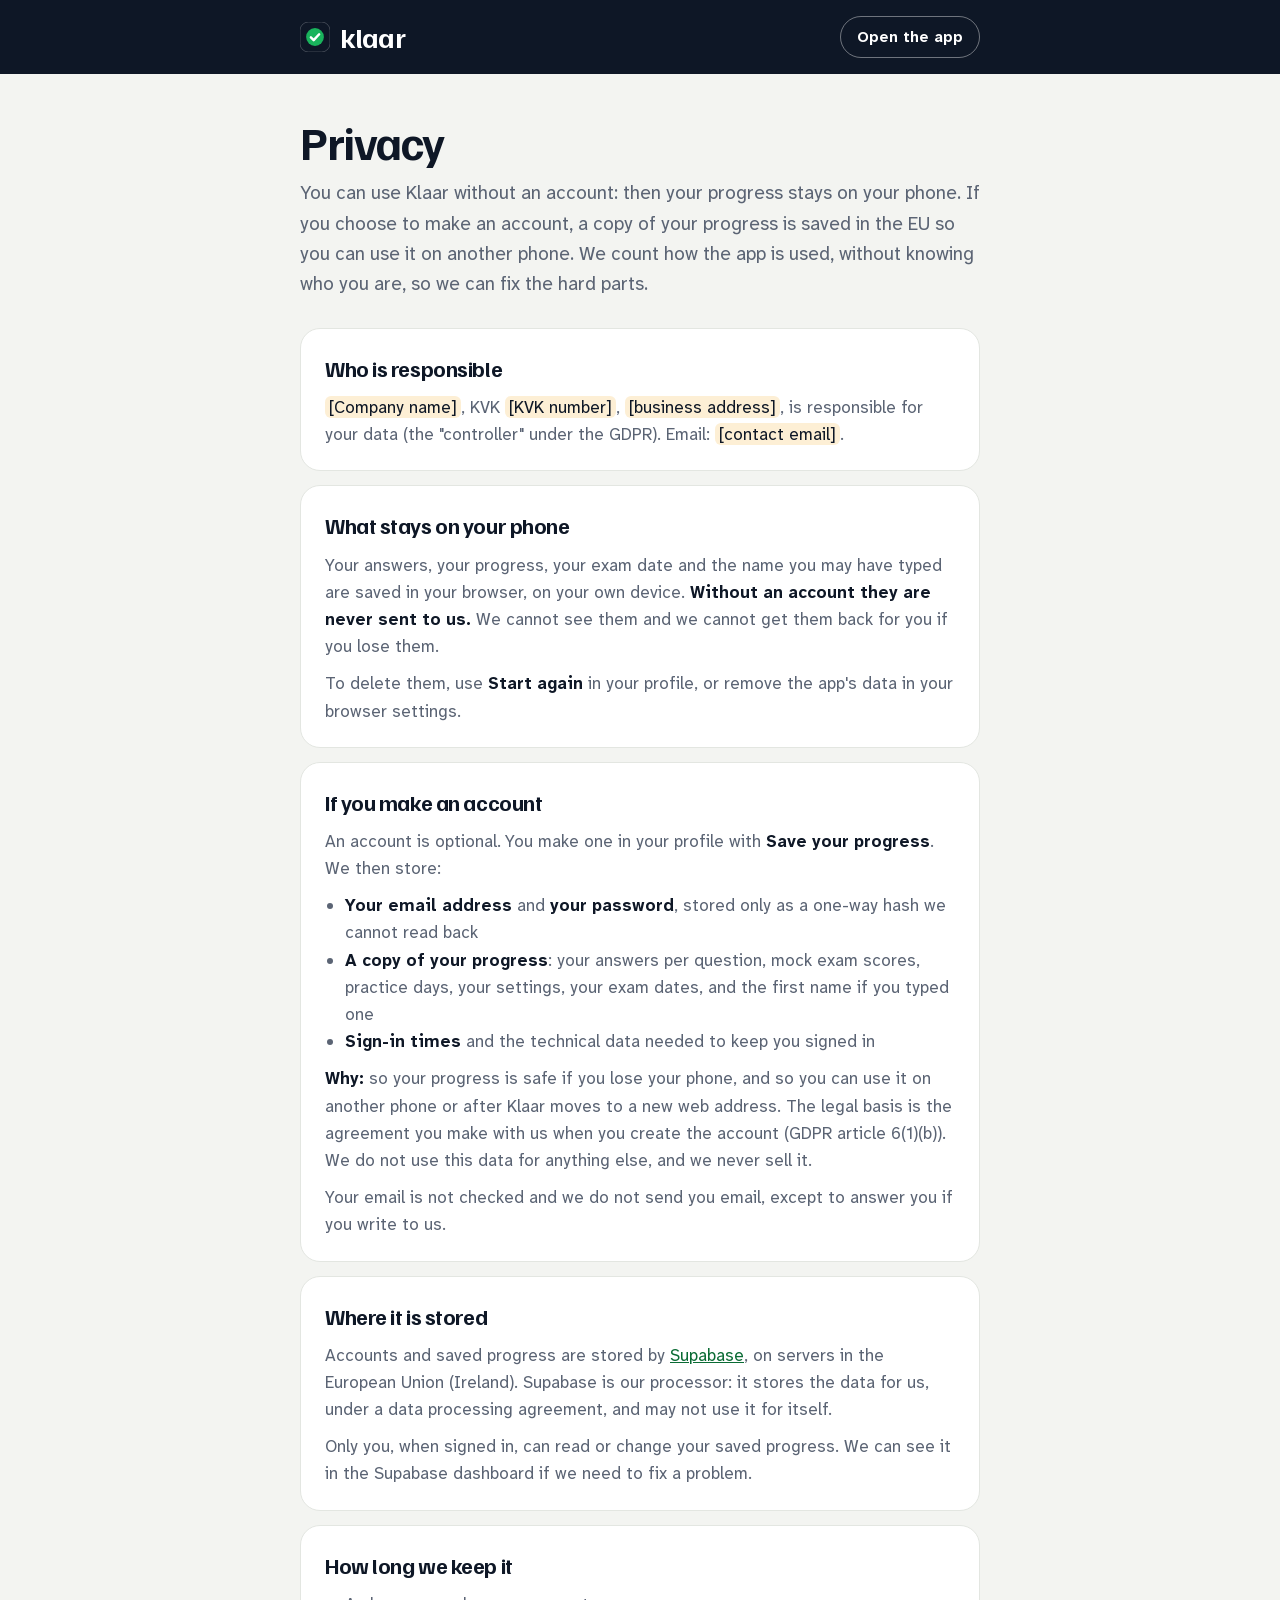
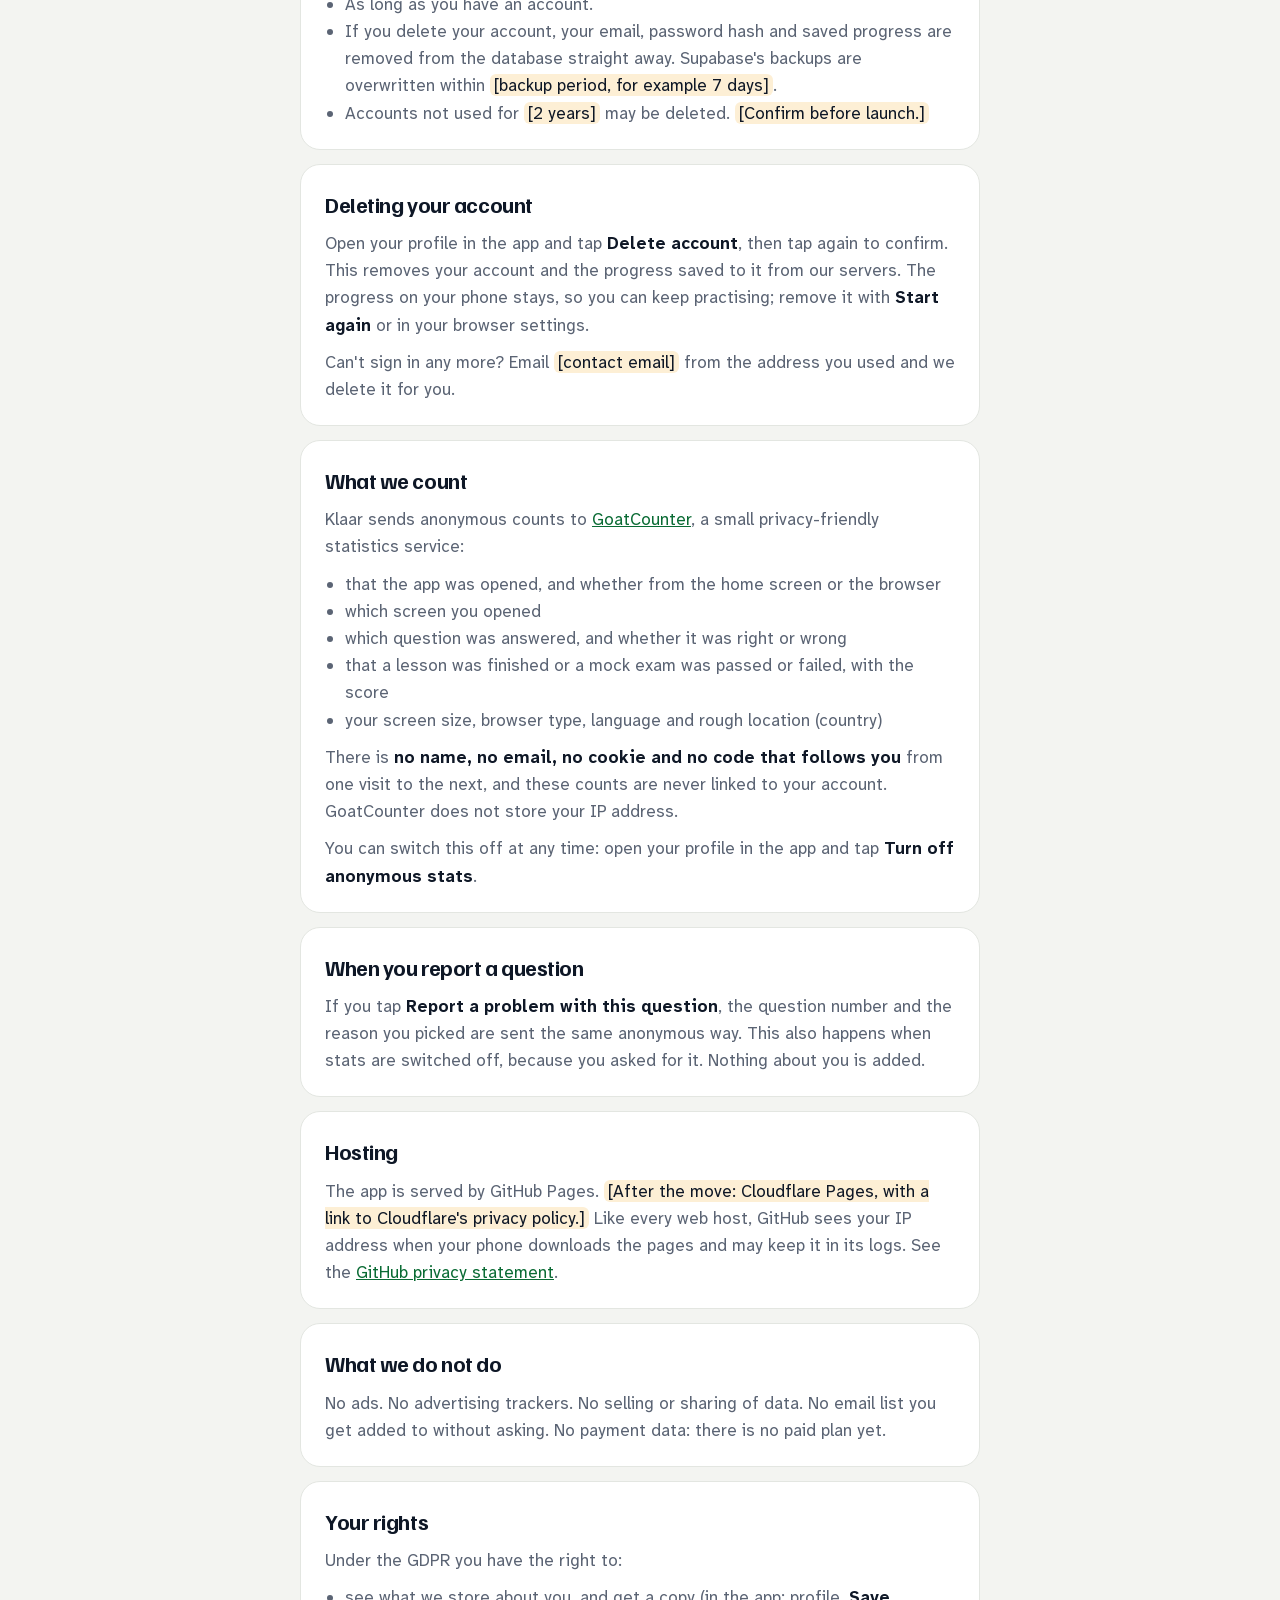
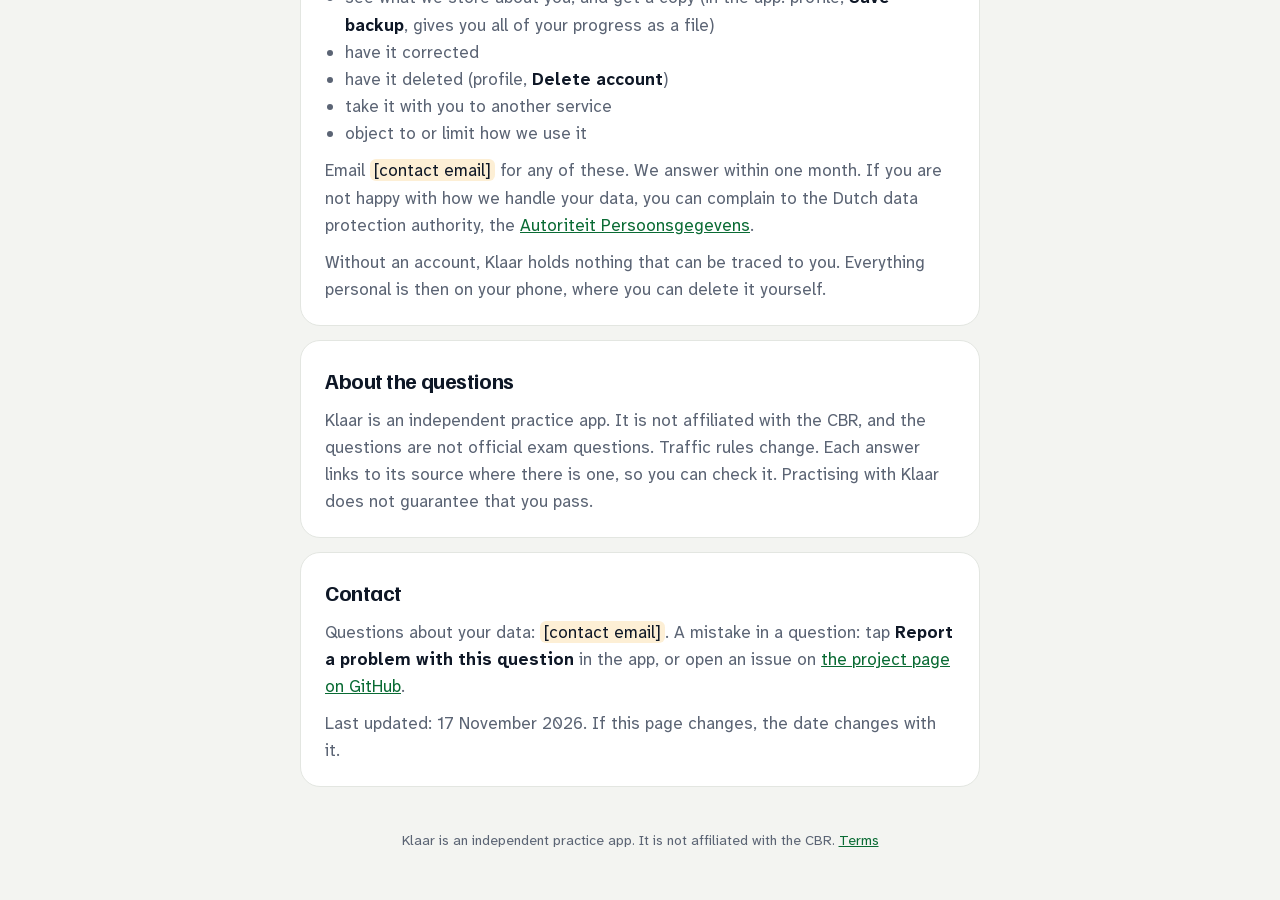
==== commit 323bac4c: "Switch accounts on: Klaar Supabase project (EU) in config Co-Authored-By: Claude Opus 5.5 <noreply@a" ====
--- a/privacy/index.html
+++ b/privacy/index.html
@@ -65,7 +65,7 @@
 
   <div class="card">
     <h2>Where it is stored</h2>
-    <p>Accounts and saved progress are stored by <a href="https://supabase.com/privacy" target="_blank" rel="noopener">Supabase</a>, on servers in the European Union (<span class="ph">[region, for example Frankfurt, Germany]</span>). Supabase is our processor: it stores the data for us, under a data processing agreement, and may not use it for itself.</p>
+    <p>Accounts and saved progress are stored by <a href="https://supabase.com/privacy" target="_blank" rel="noopener">Supabase</a>, on servers in the European Union (Ireland). Supabase is our processor: it stores the data for us, under a data processing agreement, and may not use it for itself.</p>
     <p>Only you, when signed in, can read or change your saved progress. We can see it in the Supabase dashboard if we need to fix a problem.</p>
   </div>
 
